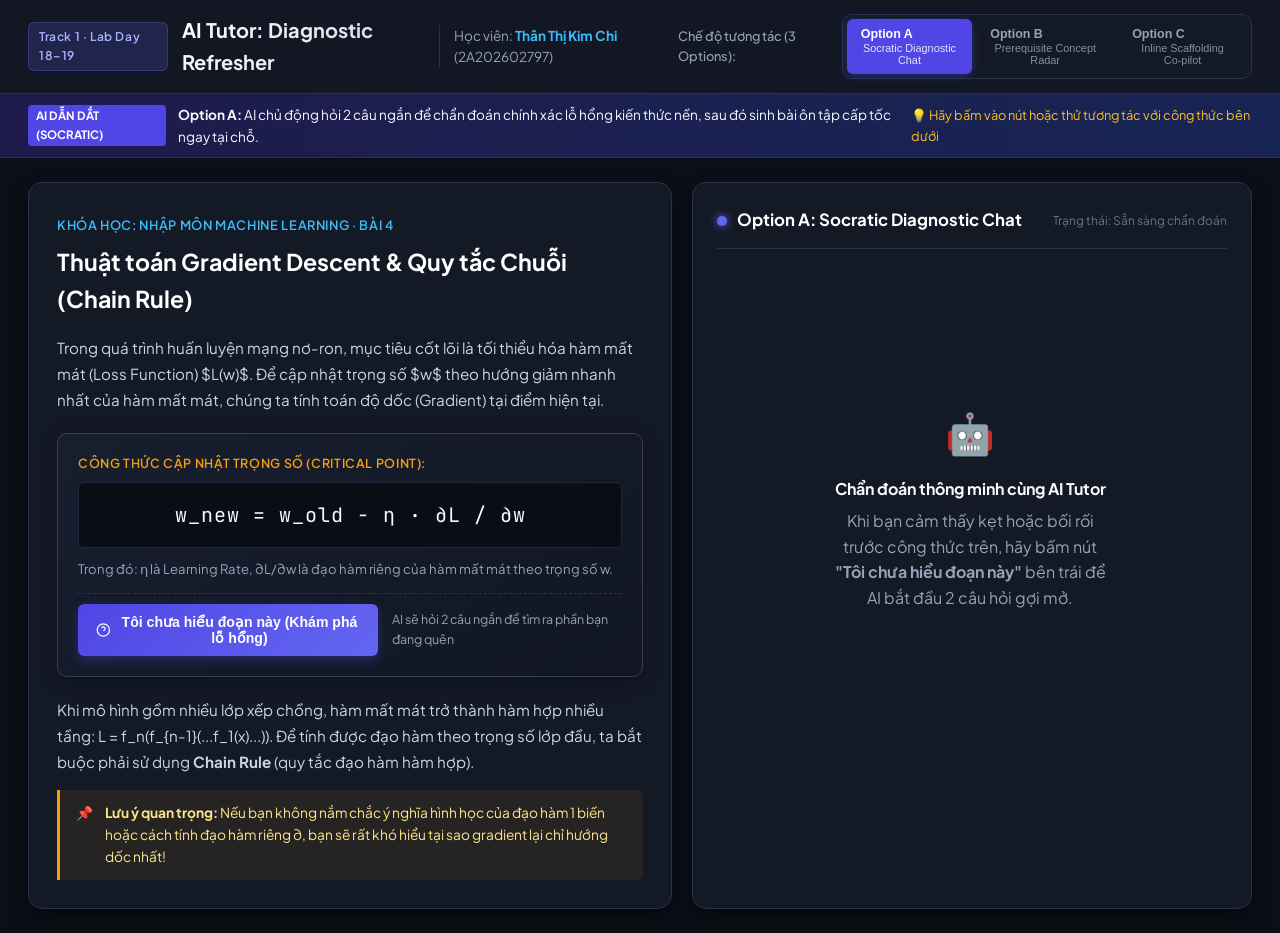
==== index.html @ d32a3540 "feat: complete Track 1 Day 19 lab deliverables and micro-prototypes" ====
<!DOCTYPE html>
<html lang="vi">
<head>
  <meta charset="UTF-8">
  <meta name="viewport" content="width=device-width, initial-scale=1.0">
  <title>AI Tutor: Diagnostic Refresher - Micro-Prototypes (A/B/C)</title>
  <link rel="stylesheet" href="style.css">
  <link rel="preconnect" href="https://fonts.googleapis.com">
  <link rel="preconnect" href="https://fonts.gstatic.com" crossorigin>
  <link href="https://fonts.googleapis.com/css2?family=Plus+Jakarta+Sans:wght@400;500;600;700&family=JetBrains+Mono:wght@400;500&display=swap" rel="stylesheet">
</head>
<body>
  <!-- Header / Navigation Bar -->
  <header class="app-header">
    <div class="header-left">
      <span class="badge-tag">Track 1 · Lab Day 18–19</span>
      <h1 class="app-title">AI Tutor: Diagnostic Refresher</h1>
      <span class="student-info">Học viên: <strong>Thân Thị Kim Chi</strong> (2A202602797)</span>
    </div>
    <!-- Option Switcher to allow testers to switch between A, B, and C easily -->
    <div class="option-switcher-container">
      <span class="switcher-label">Chế độ tương tác (3 Options):</span>
      <div class="option-nav" role="tablist">
        <button class="nav-btn active" id="btn-opt-a" onclick="switchOption('A')">
          <span class="opt-tag">Option A</span>
          <span class="opt-desc">Socratic Diagnostic Chat</span>
        </button>
        <button class="nav-btn" id="btn-opt-b" onclick="switchOption('B')">
          <span class="opt-tag">Option B</span>
          <span class="opt-desc">Prerequisite Concept Radar</span>
        </button>
        <button class="nav-btn" id="btn-opt-c" onclick="switchOption('C')">
          <span class="opt-tag">Option C</span>
          <span class="opt-desc">Inline Scaffolding Co-pilot</span>
        </button>
      </div>
    </div>
  </header>

  <!-- Banner giải thích cơ chế hiện tại cho Tester -->
  <div class="mechanism-banner" id="mechanism-banner">
    <div class="banner-content">
      <span class="badge-role" id="banner-role">AI dẫn dắt (Socratic)</span>
      <p id="banner-text"><strong>Option A:</strong> AI chủ động hỏi 2 câu ngắn để chẩn đoán chính xác lỗ hổng kiến thức nền, sau đó sinh bài ôn tập cấp tốc ngay tại chỗ.</p>
    </div>
    <div class="banner-hint">💡 Hãy bấm vào nút hoặc thử tương tác với công thức bên dưới</div>
  </div>

  <!-- Main Workspace: Split into Lesson Content (70% common context) + Interaction Panel -->
  <main class="main-layout">
    <!-- LEFT PANEL: Common Course Content (70% Common Context) -->
    <section class="lesson-panel">
      <div class="lesson-header">
        <span class="lesson-meta">Khóa học: Nhập môn Machine Learning · Bài 4</span>
        <h2 class="lesson-title">Thuật toán Gradient Descent & Quy tắc Chuỗi (Chain Rule)</h2>
      </div>

      <div class="lesson-body">
        <p class="paragraph">
          Trong quá trình huấn luyện mạng nơ-ron, mục tiêu cốt lõi là tối thiểu hóa hàm mất mát (Loss Function) $L(w)$. Để cập nhật trọng số $w$ theo hướng giảm nhanh nhất của hàm mất mát, chúng ta tính toán độ dốc (Gradient) tại điểm hiện tại.
        </p>

        <!-- CRITICAL INTERACTION POINT: The complex formula that causes confusion -->
        <div class="formula-card" id="target-formula-card">
          <div class="formula-label">Công thức cập nhật trọng số (Critical Point):</div>
          <div class="formula-display" id="formula-selectable">
            w_new = w_old - &eta; &middot; &part;L / &part;w
          </div>
          <p class="formula-caption">
            Trong đó: &eta; là Learning Rate, &part;L/&part;w là đạo hàm riêng của hàm mất mát theo trọng số w.
          </p>

          <!-- Interaction Trigger for Option A -->
          <div class="action-bar-option" id="trigger-opt-a">
            <button class="btn-help-primary" id="btn-trigger-a" onclick="openOptionA()">
              <svg width="18" height="18" viewBox="0 0 24 24" fill="none" stroke="currentColor" stroke-width="2"><circle cx="12" cy="12" r="10"></circle><path d="M9.09 9a3 3 0 0 1 5.83 1c0 2-3 3-3 3"></path><line x1="12" y1="17" x2="12.01" y2="17"></line></svg>
              Tôi chưa hiểu đoạn này (Khám phá lỗ hổng)
            </button>
            <span class="help-hint">AI sẽ hỏi 2 câu ngắn để tìm ra phần bạn đang quên</span>
          </div>

          <!-- Interaction Trigger for Option C -->
          <div class="action-bar-option hidden" id="trigger-opt-c">
            <div class="inline-trigger-box">
              <span class="badge-hint">Option C: Thao tác trực tiếp</span>
              <p>Hãy bấm vào các thành phần của công thức để AI phân rã từng tầng kiến thức:</p>
              <div class="formula-tokens">
                <button class="token-btn" onclick="deconstructToken('partial')">&part;L / &part;w (Đạo hàm riêng)</button>
                <button class="token-btn" onclick="deconstructToken('eta')">&eta; (Learning Rate)</button>
                <button class="token-btn" onclick="deconstructToken('minus')">Dấu - (Hướng ngược gradient)</button>
              </div>
            </div>
          </div>
        </div>

        <p class="paragraph">
          Khi mô hình gồm nhiều lớp xếp chồng, hàm mất mát trở thành hàm hợp nhiều tầng: L = f_n(f_{n-1}(...f_1(x)...)). Để tính được đạo hàm theo trọng số lớp đầu, ta bắt buộc phải sử dụng <strong>Chain Rule</strong> (quy tắc đạo hàm hàm hợp).
        </p>

        <div class="callout-box">
          <div class="callout-icon">📌</div>
          <div>
            <strong>Lưu ý quan trọng:</strong> Nếu bạn không nắm chắc ý nghĩa hình học của đạo hàm 1 biến hoặc cách tính đạo hàm riêng &part;, bạn sẽ rất khó hiểu tại sao gradient lại chỉ hướng dốc nhất!
          </div>
        </div>
      </div>
    </section>

    <!-- RIGHT PANEL: Distinct Human-AI Interaction Spaces -->
    <section class="interaction-panel">
      <!-- ================= OPTION A CONTAINER (Kim Chi) ================= -->
      <div class="opt-view" id="view-opt-a">
        <div class="panel-header">
          <div class="panel-title-group">
            <span class="indicator-dot dot-a"></span>
            <h3>Option A: Socratic Diagnostic Chat</h3>
          </div>
          <span class="sub-status" id="opt-a-status">Trạng thái: Sẵn sàng chẩn đoán</span>
        </div>

        <div class="chat-container" id="chat-container">
          <div class="chat-empty-state" id="chat-empty-state">
            <div class="empty-icon">🤖</div>
            <h4>Chẩn đoán thông minh cùng AI Tutor</h4>
            <p>Khi bạn cảm thấy kẹt hoặc bối rối trước công thức trên, hãy bấm nút <strong>"Tôi chưa hiểu đoạn này"</strong> bên trái để AI bắt đầu 2 câu hỏi gợi mở.</p>
          </div>

          <!-- Diagnostic Chat Box (Hidden initially) -->
          <div class="chat-messages hidden" id="chat-messages"></div>
        </div>

        <!-- Chat Input / Action Recovery Area -->
        <div class="chat-footer hidden" id="chat-footer">
          <div class="recovery-actions">
            <button class="btn-recovery" onclick="resetOptionA()">↺ Chẩn đoán lại từ đầu</button>
            <button class="btn-recovery" onclick="overrideDiagnosisA()">⚠️ AI đoán sai? Tôi tự chọn bài ôn</button>
          </div>
        </div>
      </div>

      <!-- ================= OPTION B CONTAINER ================= -->
      <div class="opt-view hidden" id="view-opt-b">
        <div class="panel-header">
          <div class="panel-title-group">
            <span class="indicator-dot dot-b"></span>
            <h3>Option B: Prerequisite Concept Radar</h3>
          </div>
          <span class="sub-status">User chủ động định vị</span>
        </div>

        <div class="radar-container">
          <div class="radar-instructions">
            <strong>Bản đồ kiến thức nền tảng của bài học này:</strong>
            <p>Bấm vào bất kỳ khái niệm nào bạn cảm thấy chưa vững để xem đối chiếu giải thích:</p>
          </div>

          <!-- Tree of Prerequisites -->
          <div class="concept-tree">
            <!-- Level 1: Cấp 3 -->
            <div class="tree-level">
              <span class="level-label">Nền tảng Cấp 3 / Đại học đại cương</span>
              <div class="tree-nodes">
                <button class="node-card" id="node-deriv-1" onclick="selectNode('deriv-1')">
                  <span class="node-badge basic">Tiên quyết 1</span>
                  <span class="node-title">Đạo hàm 1 biến & Tiếp tuyến</span>
                  <span class="node-state">Nhấn để xem lại</span>
                </button>
                <button class="node-card" id="node-chain-1" onclick="selectNode('chain-1')">
                  <span class="node-badge basic">Tiên quyết 2</span>
                  <span class="node-title">Quy tắc đạo hàm hàm hợp cơ bản</span>
                  <span class="node-state">Nhấn để xem lại</span>
                </button>
              </div>
            </div>

            <div class="tree-arrow">↓</div>

            <!-- Level 2: Toán đa biến -->
            <div class="tree-level">
              <span class="level-label">Giải tích đa biến</span>
              <div class="tree-nodes">
                <button class="node-card highlight-suspect" id="node-partial" onclick="selectNode('partial')">
                  <span class="node-badge suspect">Vùng dễ nhầm lẫn nhất ⚠️</span>
                  <span class="node-title">Đạo hàm riêng (Partial Derivative &part;)</span>
                  <span class="node-state">Nghi ngờ bị hổng nhiều nhất</span>
                </button>
                <button class="node-card" id="node-gradient" onclick="selectNode('gradient')">
                  <span class="node-badge medium">Nâng cao</span>
                  <span class="node-title">Vector Gradient & Hướng dốc nhất</span>
                  <span class="node-state">Nhấn để xem lại</span>
                </button>
              </div>
            </div>
          </div>

          <!-- Selected Concept Detail Card -->
          <div class="concept-detail-box" id="concept-detail-box">
            <div class="detail-placeholder">👈 Chọn một khái niệm trên bản đồ để xem AI phân tích đối chiếu.</div>
          </div>

          <div class="radar-footer">
            <button class="btn-recovery" onclick="resetRadar()">↺ Đặt lại bản đồ</button>
            <span class="hint-text">Quyền quyết định thuộc về User</span>
          </div>
        </div>
      </div>

      <!-- ================= OPTION C CONTAINER ================= -->
      <div class="opt-view hidden" id="view-opt-c">
        <div class="panel-header">
          <div class="panel-title-group">
            <span class="indicator-dot dot-c"></span>
            <h3>Option C: Inline Scaffolding Co-pilot</h3>
          </div>
          <span class="sub-status">Đồng sáng tạo (Co-pilot)</span>
        </div>

        <div class="scaffold-container">
          <div class="scaffold-header-box">
            <h4>Bóc tách cấu trúc công thức theo tầng</h4>
            <p>Chọn thành phần công thức ở khung bên trái hoặc thanh bên dưới để kiểm soát độ sâu bóc tách:</p>
          </div>

          <!-- Depth Slider Control -->
          <div class="slider-control-card">
            <div class="slider-labels">
              <span>Mức 1: Nhắc nhanh (30s)</span>
              <span class="slider-active-label" id="slider-text">Mức 2: So sánh kiến thức cũ/mới</span>
              <span>Mức 3: Đào sâu kèm ví dụ</span>
            </div>
            <input type="range" min="1" max="3" value="2" class="depth-slider" id="depthSlider" oninput="changeScaffoldDepth(this.value)">
          </div>

          <!-- Deconstructed Output Card -->
          <div class="scaffold-output-card" id="scaffold-output">
            <div class="scaffold-token-header">
              <span class="token-name" id="scaffold-token-title">Ký hiệu: &part;L / &part;w (Đạo hàm riêng)</span>
              <span class="token-tag" id="scaffold-token-badge">Phân rã Mức 2</span>
            </div>
            <div class="scaffold-body" id="scaffold-body-content"></div>
          </div>

          <div class="scaffold-footer">
            <button class="btn-recovery" onclick="triggerMiniQuizC()">✍️ Làm 1 câu trắc nghiệm nhanh để kiểm tra hiểu chưa</button>
            <button class="btn-recovery" onclick="resetScaffold()">Trở về mặc định</button>
          </div>
        </div>
      </div>
    </section>
  </main>

  <script src="app.js"></script>
</body>
</html>
---- style.css ----
:root {
  --bg-color: #0c0f17;
  --surface-color: #141926;
  --surface-alt: #1b2336;
  --surface-border: #28334e;
  --primary: #4f46e5;
  --primary-light: #6366f1;
  --primary-glow: rgba(99, 102, 241, 0.15);
  --accent-cyan: #06b6d4;
  --accent-emerald: #10b981;
  --accent-amber: #f59e0b;
  --accent-rose: #f43f5e;
  --text-main: #f8fafc;
  --text-muted: #94a3b8;
  --text-dim: #64748b;
  --font-family: 'Plus Jakarta Sans', system-ui, -apple-system, sans-serif;
  --font-mono: 'JetBrains Mono', monospace;
  --radius-lg: 14px;
  --radius-md: 10px;
  --radius-sm: 6px;
  --shadow-lg: 0 10px 25px -5px rgba(0, 0, 0, 0.5), 0 8px 10px -6px rgba(0, 0, 0, 0.4);
}

* {
  margin: 0;
  padding: 0;
  box-sizing: border-box;
}

body {
  font-family: var(--font-family);
  background-color: var(--bg-color);
  color: var(--text-main);
  line-height: 1.6;
  min-height: 100vh;
  display: flex;
  flex-direction: column;
}

/* ================= HEADER ================= */
.app-header {
  background: rgba(20, 25, 38, 0.85);
  backdrop-filter: blur(12px);
  border-bottom: 1px solid var(--surface-border);
  padding: 14px 28px;
  display: flex;
  justify-content: space-between;
  align-items: center;
  position: sticky;
  top: 0;
  z-index: 100;
}

.header-left {
  display: flex;
  align-items: center;
  gap: 14px;
}

.badge-tag {
  background: rgba(99, 102, 241, 0.2);
  color: #a5b4fc;
  padding: 4px 10px;
  border-radius: var(--radius-sm);
  font-size: 0.75rem;
  font-weight: 600;
  letter-spacing: 0.05em;
  border: 1px solid rgba(99, 102, 241, 0.3);
}

.app-title {
  font-size: 1.25rem;
  font-weight: 700;
  background: linear-gradient(135deg, #ffffff 0%, #cbd5e1 100%);
  -webkit-background-clip: text;
  -webkit-text-fill-color: transparent;
}

.student-info {
  font-size: 0.85rem;
  color: var(--text-muted);
  border-left: 1px solid var(--surface-border);
  padding-left: 14px;
}

.student-info strong {
  color: #38bdf8;
}

/* OPTION SWITCHER */
.option-switcher-container {
  display: flex;
  align-items: center;
  gap: 12px;
}

.switcher-label {
  font-size: 0.8rem;
  color: var(--text-muted);
  font-weight: 500;
}

.option-nav {
  display: flex;
  background: var(--surface-color);
  padding: 4px;
  border-radius: var(--radius-md);
  border: 1px solid var(--surface-border);
  gap: 4px;
}

.nav-btn {
  background: transparent;
  border: none;
  color: var(--text-muted);
  padding: 8px 14px;
  border-radius: var(--radius-sm);
  cursor: pointer;
  display: flex;
  flex-direction: column;
  align-items: flex-start;
  transition: all 0.2s ease;
}

.nav-btn:hover {
  color: var(--text-main);
  background: rgba(255, 255, 255, 0.05);
}

.nav-btn.active {
  background: var(--primary);
  color: #ffffff;
  box-shadow: 0 2px 8px rgba(79, 70, 229, 0.4);
}

.opt-tag {
  font-size: 0.78rem;
  font-weight: 700;
  line-height: 1.2;
}

.opt-desc {
  font-size: 0.68rem;
  opacity: 0.85;
}

/* ================= MECHANISM BANNER ================= */
.mechanism-banner {
  background: linear-gradient(90deg, #1e1b4b 0%, #172554 100%);
  border-bottom: 1px solid rgba(99, 102, 241, 0.2);
  padding: 10px 28px;
  display: flex;
  justify-content: space-between;
  align-items: center;
  font-size: 0.85rem;
}

.banner-content {
  display: flex;
  align-items: center;
  gap: 12px;
}

.badge-role {
  background: #3b82f6;
  color: white;
  padding: 2px 8px;
  border-radius: 4px;
  font-size: 0.72rem;
  font-weight: 700;
  text-transform: uppercase;
}

.banner-hint {
  color: #fbbf24;
  font-size: 0.8rem;
}

/* ================= MAIN LAYOUT ================= */
.main-layout {
  display: grid;
  grid-template-columns: 1.15fr 1fr;
  gap: 20px;
  padding: 24px 28px;
  flex: 1;
  max-width: 1600px;
  margin: 0 auto;
  width: 100%;
}

/* LEFT PANEL: LESSON */
.lesson-panel {
  background: var(--surface-color);
  border: 1px solid var(--surface-border);
  border-radius: var(--radius-lg);
  padding: 28px;
  overflow-y: auto;
  box-shadow: var(--shadow-lg);
}

.lesson-meta {
  font-size: 0.8rem;
  text-transform: uppercase;
  letter-spacing: 0.05em;
  color: #38bdf8;
  font-weight: 600;
}

.lesson-title {
  font-size: 1.45rem;
  font-weight: 700;
  margin: 6px 0 18px 0;
  color: #ffffff;
}

.paragraph {
  color: #cbd5e1;
  font-size: 0.95rem;
  margin-bottom: 16px;
  line-height: 1.7;
}

/* FORMULA CARD (CRITICAL POINT) */
.formula-card {
  background: linear-gradient(145deg, #171e2e 0%, #111622 100%);
  border: 1px solid #334155;
  border-radius: var(--radius-md);
  padding: 20px;
  margin: 20px 0;
  position: relative;
  box-shadow: 0 4px 20px rgba(0, 0, 0, 0.3);
}

.formula-label {
  font-size: 0.78rem;
  font-weight: 600;
  color: #f59e0b;
  text-transform: uppercase;
  letter-spacing: 0.05em;
  margin-bottom: 8px;
}

.formula-display {
  font-family: var(--font-mono);
  font-size: 1.25rem;
  background: #090d16;
  padding: 16px;
  border-radius: var(--radius-sm);
  border: 1px solid #1e293b;
  color: #f8fafc;
  text-align: center;
  margin-bottom: 10px;
  letter-spacing: 0.05em;
}

.formula-caption {
  font-size: 0.82rem;
  color: var(--text-muted);
  margin-bottom: 14px;
}

/* Trigger for Option A */
.action-bar-option {
  display: flex;
  align-items: center;
  gap: 14px;
  padding-top: 10px;
  border-top: 1px dashed var(--surface-border);
}

.btn-help-primary {
  background: linear-gradient(135deg, #4f46e5 0%, #6366f1 100%);
  color: white;
  border: none;
  padding: 10px 18px;
  border-radius: var(--radius-sm);
  font-size: 0.88rem;
  font-weight: 600;
  cursor: pointer;
  display: inline-flex;
  align-items: center;
  gap: 8px;
  transition: all 0.2s ease;
  box-shadow: 0 4px 12px rgba(79, 70, 229, 0.35);
}

.btn-help-primary:hover {
  transform: translateY(-1px);
  box-shadow: 0 6px 16px rgba(79, 70, 229, 0.45);
}

.help-hint {
  font-size: 0.78rem;
  color: var(--text-muted);
}

/* Trigger for Option C */
.inline-trigger-box {
  width: 100%;
}

.badge-hint {
  background: rgba(16, 185, 129, 0.15);
  color: #34d399;
  font-size: 0.72rem;
  padding: 2px 8px;
  border-radius: 4px;
  font-weight: 700;
  display: inline-block;
  margin-bottom: 6px;
}

.inline-trigger-box p {
  font-size: 0.85rem;
  color: #cbd5e1;
  margin-bottom: 10px;
}

.formula-tokens {
  display: flex;
  gap: 8px;
  flex-wrap: wrap;
}

.token-btn {
  background: var(--surface-alt);
  color: #38bdf8;
  border: 1px solid #38bdf8;
  padding: 6px 12px;
  border-radius: var(--radius-sm);
  font-family: var(--font-mono);
  font-size: 0.85rem;
  cursor: pointer;
  transition: all 0.15s ease;
}

.token-btn:hover {
  background: rgba(56, 189, 248, 0.15);
  transform: scale(1.03);
}

.callout-box {
  background: rgba(245, 158, 11, 0.08);
  border-left: 3px solid #f59e0b;
  border-radius: 0 var(--radius-sm) var(--radius-sm) 0;
  padding: 12px 16px;
  display: flex;
  gap: 12px;
  font-size: 0.86rem;
  color: #fde68a;
}

/* ================= RIGHT PANEL: INTERACTION SPACES ================= */
.interaction-panel {
  background: var(--surface-color);
  border: 1px solid var(--surface-border);
  border-radius: var(--radius-lg);
  padding: 24px;
  display: flex;
  flex-direction: column;
  box-shadow: var(--shadow-lg);
  position: relative;
  min-height: 580px;
}

.opt-view {
  display: flex;
  flex-direction: column;
  height: 100%;
  flex: 1;
}

.panel-header {
  display: flex;
  justify-content: space-between;
  align-items: center;
  padding-bottom: 14px;
  border-bottom: 1px solid var(--surface-border);
  margin-bottom: 16px;
}

.panel-title-group {
  display: flex;
  align-items: center;
  gap: 10px;
}

.panel-title-group h3 {
  font-size: 1.05rem;
  color: #ffffff;
}

.indicator-dot {
  width: 10px;
  height: 10px;
  border-radius: 50%;
}

.dot-a { background: #6366f1; box-shadow: 0 0 8px #6366f1; }
.dot-b { background: #06b6d4; box-shadow: 0 0 8px #06b6d4; }
.dot-c { background: #10b981; box-shadow: 0 0 8px #10b981; }

.sub-status {
  font-size: 0.75rem;
  color: var(--text-dim);
}

/* OPTION A: CHAT */
.chat-container {
  flex: 1;
  display: flex;
  flex-direction: column;
  overflow-y: auto;
  max-height: 480px;
  padding-right: 4px;
}

.chat-empty-state {
  margin: auto;
  text-align: center;
  max-width: 320px;
  padding: 40px 20px;
  color: var(--text-muted);
}

.empty-icon {
  font-size: 2.5rem;
  margin-bottom: 12px;
}

.chat-empty-state h4 {
  color: #f8fafc;
  margin-bottom: 6px;
}

.chat-messages {
  display: flex;
  flex-direction: column;
  gap: 16px;
}

.msg-row {
  display: flex;
  flex-direction: column;
  gap: 6px;
  animation: fadeIn 0.3s ease;
}

@keyframes fadeIn {
  from { opacity: 0; transform: translateY(6px); }
  to { opacity: 1; transform: translateY(0); }
}

.msg-ai {
  align-self: flex-start;
  max-width: 90%;
}

.msg-user {
  align-self: flex-end;
  max-width: 85%;
}

.msg-bubble {
  padding: 12px 16px;
  border-radius: 12px;
  font-size: 0.88rem;
  line-height: 1.5;
}

.msg-ai .msg-bubble {
  background: var(--surface-alt);
  border: 1px solid var(--surface-border);
  color: #f1f5f9;
}

.msg-user .msg-bubble {
  background: var(--primary);
  color: #ffffff;
}

.msg-meta {
  font-size: 0.72rem;
  color: var(--text-dim);
  display: flex;
  align-items: center;
  gap: 6px;
}

.choice-list {
  display: flex;
  flex-direction: column;
  gap: 8px;
  margin-top: 10px;
}

.choice-btn {
  background: rgba(255, 255, 255, 0.04);
  border: 1px solid #334155;
  color: #cbd5e1;
  padding: 10px 14px;
  border-radius: var(--radius-sm);
  text-align: left;
  font-size: 0.84rem;
  cursor: pointer;
  transition: all 0.15s ease;
}

.choice-btn:hover {
  background: rgba(99, 102, 241, 0.2);
  border-color: #6366f1;
  color: #ffffff;
}

/* Diagnosis Result Card */
.diag-result-card {
  background: linear-gradient(145deg, #1e1b4b 0%, #171b30 100%);
  border: 1px solid #6366f1;
  border-radius: var(--radius-md);
  padding: 16px;
  margin-top: 10px;
}

.diag-header {
  display: flex;
  justify-content: space-between;
  align-items: center;
  margin-bottom: 10px;
}

.diag-title {
  color: #a5b4fc;
  font-weight: 700;
  font-size: 0.9rem;
}

.confidence-pill {
  background: rgba(16, 185, 129, 0.2);
  color: #34d399;
  font-size: 0.72rem;
  padding: 2px 8px;
  border-radius: 10px;
  font-weight: 600;
}

.refresher-content {
  background: rgba(0, 0, 0, 0.3);
  padding: 12px;
  border-radius: var(--radius-sm);
  font-size: 0.84rem;
  color: #e2e8f0;
  margin-bottom: 12px;
  border-left: 3px solid #38bdf8;
}

.chat-footer {
  margin-top: 14px;
  padding-top: 12px;
  border-top: 1px solid var(--surface-border);
}

.recovery-actions {
  display: flex;
  gap: 10px;
}

.btn-recovery {
  background: transparent;
  border: 1px solid var(--surface-border);
  color: var(--text-muted);
  font-size: 0.75rem;
  padding: 6px 12px;
  border-radius: var(--radius-sm);
  cursor: pointer;
  transition: all 0.15s ease;
}

.btn-recovery:hover {
  background: rgba(255, 255, 255, 0.05);
  color: var(--text-main);
  border-color: #64748b;
}

/* ================= OPTION B: CONCEPT RADAR ================= */
.radar-container {
  display: flex;
  flex-direction: column;
  gap: 16px;
  flex: 1;
}

.radar-instructions {
  font-size: 0.85rem;
  color: var(--text-muted);
}

.radar-instructions strong {
  color: #38bdf8;
}

.concept-tree {
  display: flex;
  flex-direction: column;
  gap: 8px;
  background: #090d16;
  padding: 16px;
  border-radius: var(--radius-md);
  border: 1px solid var(--surface-border);
}

.tree-level {
  display: flex;
  flex-direction: column;
  gap: 8px;
}

.level-label {
  font-size: 0.72rem;
  color: var(--text-dim);
  text-transform: uppercase;
  letter-spacing: 0.05em;
  font-weight: 600;
}

.tree-nodes {
  display: grid;
  grid-template-columns: 1fr 1fr;
  gap: 10px;
}

.node-card {
  background: var(--surface-alt);
  border: 1px solid var(--surface-border);
  border-radius: var(--radius-sm);
  padding: 10px 12px;
  text-align: left;
  cursor: pointer;
  display: flex;
  flex-direction: column;
  gap: 4px;
  transition: all 0.2s ease;
}

.node-card:hover {
  border-color: #38bdf8;
  transform: translateY(-2px);
}

.node-card.selected {
  border-color: #06b6d4;
  background: rgba(6, 182, 212, 0.12);
  box-shadow: 0 0 12px rgba(6, 182, 212, 0.2);
}

.node-card.highlight-suspect {
  border-color: rgba(245, 158, 11, 0.5);
  background: rgba(245, 158, 11, 0.05);
}

.node-badge {
  font-size: 0.65rem;
  font-weight: 700;
  text-transform: uppercase;
  padding: 2px 6px;
  border-radius: 3px;
  display: inline-block;
  width: fit-content;
}

.node-badge.basic { background: rgba(148, 163, 184, 0.2); color: #94a3b8; }
.node-badge.suspect { background: rgba(245, 158, 11, 0.25); color: #f59e0b; }
.node-badge.medium { background: rgba(56, 189, 248, 0.2); color: #38bdf8; }

.node-title {
  font-size: 0.82rem;
  font-weight: 600;
  color: #f1f5f9;
}

.node-state {
  font-size: 0.7rem;
  color: var(--text-dim);
}

.tree-arrow {
  text-align: center;
  color: var(--text-dim);
  font-size: 1rem;
}

.concept-detail-box {
  background: var(--surface-alt);
  border: 1px solid var(--surface-border);
  border-radius: var(--radius-md);
  padding: 14px;
  flex: 1;
  font-size: 0.85rem;
}

.detail-placeholder {
  color: var(--text-dim);
  text-align: center;
  padding: 20px;
}

.radar-footer {
  display: flex;
  justify-content: space-between;
  align-items: center;
  padding-top: 10px;
  border-top: 1px solid var(--surface-border);
}

/* ================= OPTION C: INLINE SCAFFOLDING ================= */
.scaffold-container {
  display: flex;
  flex-direction: column;
  gap: 16px;
  flex: 1;
}

.scaffold-header-box h4 {
  font-size: 0.95rem;
  color: #34d399;
  margin-bottom: 4px;
}

.scaffold-header-box p {
  font-size: 0.82rem;
  color: var(--text-muted);
}

.slider-control-card {
  background: var(--surface-alt);
  border: 1px solid var(--surface-border);
  border-radius: var(--radius-md);
  padding: 14px;
}

.slider-labels {
  display: flex;
  justify-content: space-between;
  font-size: 0.74rem;
  color: var(--text-dim);
  margin-bottom: 8px;
}

.slider-active-label {
  color: #34d399;
  font-weight: 700;
}

.depth-slider {
  width: 100%;
  accent-color: #10b981;
  cursor: pointer;
}

.scaffold-output-card {
  background: #090d16;
  border: 1px solid #10b981;
  border-radius: var(--radius-md);
  padding: 16px;
  flex: 1;
}

.scaffold-token-header {
  display: flex;
  justify-content: space-between;
  align-items: center;
  margin-bottom: 12px;
  padding-bottom: 8px;
  border-bottom: 1px solid #1e293b;
}

.token-name {
  font-family: var(--font-mono);
  font-size: 0.95rem;
  color: #38bdf8;
  font-weight: 600;
}

.token-tag {
  background: rgba(16, 185, 129, 0.2);
  color: #34d399;
  font-size: 0.7rem;
  padding: 2px 8px;
  border-radius: 4px;
  font-weight: 600;
}

.scaffold-body {
  font-size: 0.86rem;
  color: #cbd5e1;
  line-height: 1.6;
}

.scaffold-footer {
  display: flex;
  justify-content: space-between;
  gap: 10px;
  padding-top: 10px;
  border-top: 1px solid var(--surface-border);
}

/* Utilities */
.hidden {
  display: none !important;
}

@media (max-width: 1024px) {
  .main-layout {
    grid-template-columns: 1fr;
  }
}
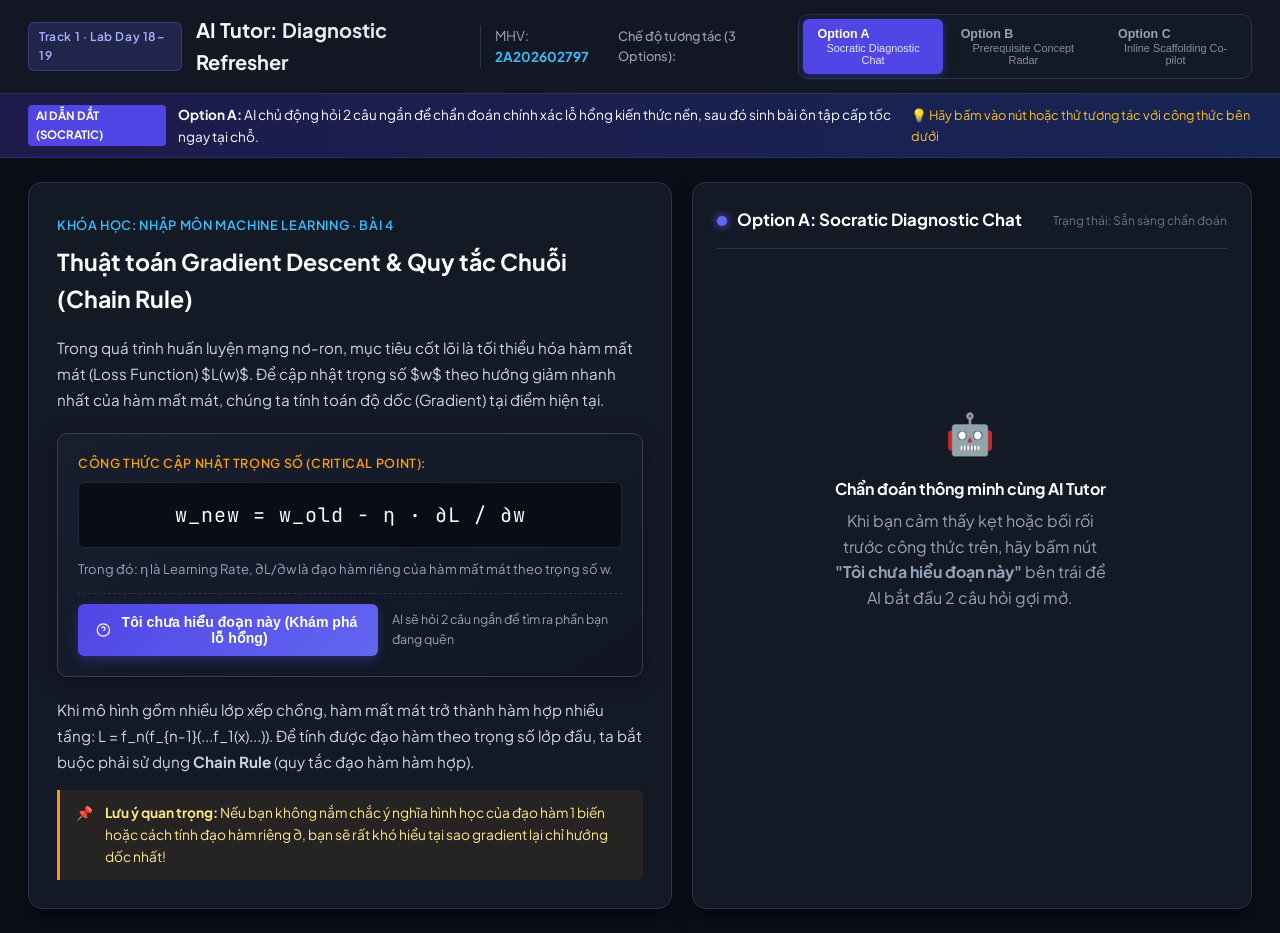
==== commit da4a3aac: "chore: remove personal names across all documents and prototypes" ====
--- a/index.html
+++ b/index.html
@@ -15,7 +15,7 @@
     <div class="header-left">
       <span class="badge-tag">Track 1 · Lab Day 18–19</span>
       <h1 class="app-title">AI Tutor: Diagnostic Refresher</h1>
-      <span class="student-info">Học viên: <strong>Thân Thị Kim Chi</strong> (2A202602797)</span>
+      <span class="student-info">MHV: <strong>2A202602797</strong></span>
     </div>
     <!-- Option Switcher to allow testers to switch between A, B, and C easily -->
     <div class="option-switcher-container">
@@ -108,7 +108,7 @@
 
     <!-- RIGHT PANEL: Distinct Human-AI Interaction Spaces -->
     <section class="interaction-panel">
-      <!-- ================= OPTION A CONTAINER (Kim Chi) ================= -->
+      <!-- ================= OPTION A CONTAINER ================= -->
       <div class="opt-view" id="view-opt-a">
         <div class="panel-header">
           <div class="panel-title-group">
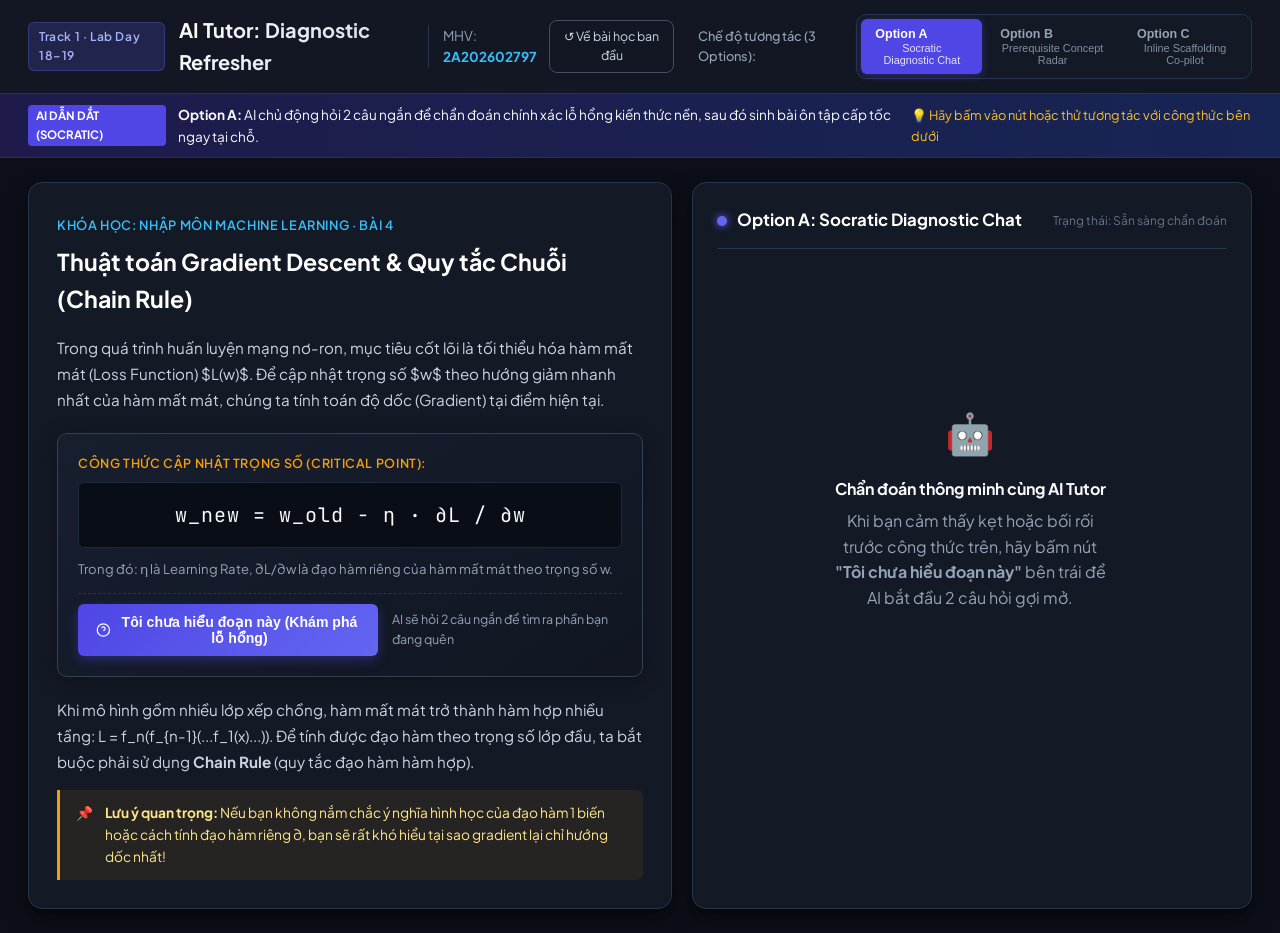
==== commit 4adb11dc: "Update prototype-link.md to only link and finalize personal Option B implementation" ====
--- a/index.html
+++ b/index.html
@@ -19,6 +19,7 @@
     </div>
     <!-- Option Switcher to allow testers to switch between A, B, and C easily -->
     <div class="option-switcher-container">
+      <button class="btn-reset-all" onclick="resetAll()" title="Xóa mọi thao tác ở cả 3 option và quay về bài học ban đầu">↺ Về bài học ban đầu</button>
       <span class="switcher-label">Chế độ tương tác (3 Options):</span>
       <div class="option-nav" role="tablist">
         <button class="nav-btn active" id="btn-opt-a" onclick="switchOption('A')">
@@ -149,13 +150,19 @@
         </div>
 
         <div class="radar-container">
-          <div class="radar-instructions">
-            <strong>Bản đồ kiến thức nền tảng của bài học này:</strong>
-            <p>Bấm vào bất kỳ khái niệm nào bạn cảm thấy chưa vững để xem đối chiếu giải thích:</p>
+          <div class="radar-toolbar">
+            <div class="radar-instructions">
+              <strong>Bản đồ kiến thức nền tảng của bài học này:</strong>
+              <p>Bấm vào bất kỳ khái niệm nào bạn cảm thấy chưa vững để xem đối chiếu giải thích:</p>
+            </div>
+            <div class="view-mode-toggle">
+              <button class="mode-btn active" id="btn-mode-tree" onclick="switchRadarMode('tree')">🌳 Sơ đồ</button>
+              <button class="mode-btn" id="btn-mode-list" onclick="switchRadarMode('list')">📋 Danh sách</button>
+            </div>
           </div>
 
           <!-- Tree of Prerequisites -->
-          <div class="concept-tree">
+          <div class="concept-tree" id="radar-tree-view">
             <!-- Level 1: Cấp 3 -->
             <div class="tree-level">
               <span class="level-label">Nền tảng Cấp 3 / Đại học đại cương</span>
@@ -180,7 +187,7 @@
               <span class="level-label">Giải tích đa biến</span>
               <div class="tree-nodes">
                 <button class="node-card highlight-suspect" id="node-partial" onclick="selectNode('partial')">
-                  <span class="node-badge suspect">Vùng dễ nhầm lẫn nhất ⚠️</span>
+                  <span class="node-badge suspect">Vùng dễ nhầm lẫn nhất 85% ⚠️</span>
                   <span class="node-title">Đạo hàm riêng (Partial Derivative &part;)</span>
                   <span class="node-state">Nghi ngờ bị hổng nhiều nhất</span>
                 </button>
@@ -193,6 +200,26 @@
             </div>
           </div>
 
+          <!-- Flat List View (Alternative Mode for Recovery) -->
+          <div class="concept-flat-list hidden" id="radar-list-view">
+            <button class="list-item-card" onclick="selectNode('deriv-1')">
+              <span class="node-badge basic">Căn bản</span>
+              <strong>Đạo hàm 1 biến:</strong> Hệ số góc tiếp tuyến, tỷ lệ biến thiên tức thời $f'(x)$.
+            </button>
+            <button class="list-item-card" onclick="selectNode('chain-1')">
+              <span class="node-badge basic">Căn bản</span>
+              <strong>Quy tắc chuỗi 1D:</strong> Đạo hàm hàm hợp lồng nhau $[f(g(x))]'$.
+            </button>
+            <button class="list-item-card highlight-suspect" onclick="selectNode('partial')">
+              <span class="node-badge suspect">85% nhầm lẫn ⚠️</span>
+              <strong>Đạo hàm riêng &part;:</strong> Đạo hàm theo 1 biến, cố định các biến còn lại.
+            </button>
+            <button class="list-item-card" onclick="selectNode('gradient')">
+              <span class="node-badge medium">Nâng cao</span>
+              <strong>Vector Gradient &nabla;L:</strong> Vector hướng dốc tăng nhanh nhất của hàm số.
+            </button>
+          </div>
+
           <!-- Selected Concept Detail Card -->
           <div class="concept-detail-box" id="concept-detail-box">
             <div class="detail-placeholder">👈 Chọn một khái niệm trên bản đồ để xem AI phân tích đối chiếu.</div>
@@ -200,7 +227,9 @@
 
           <div class="radar-footer">
             <button class="btn-recovery" onclick="resetRadar()">↺ Đặt lại bản đồ</button>
-            <span class="hint-text">Quyền quyết định thuộc về User</span>
+            <button class="btn-recovery" onclick="highlightFormulaFromRadar()">🔍 Đối chiếu ký hiệu trên công thức</button>
+            <button class="btn-recovery btn-back-lesson" onclick="returnToLesson()">✓ Đã rõ, quay lại bài học</button>
+            <span class="hint-text">Quyền tự quyết thuộc về User</span>
           </div>
         </div>
       </div>
@@ -243,12 +272,14 @@
           <div class="scaffold-footer">
             <button class="btn-recovery" onclick="triggerMiniQuizC()">✍️ Làm 1 câu trắc nghiệm nhanh để kiểm tra hiểu chưa</button>
             <button class="btn-recovery" onclick="resetScaffold()">Trở về mặc định</button>
+            <button class="btn-recovery btn-back-lesson" onclick="returnToLesson()">✓ Đã rõ, quay lại bài học</button>
           </div>
         </div>
       </div>
     </section>
   </main>
 
+  <div class="toast hidden" id="toast" role="status"></div>
   <script src="app.js"></script>
 </body>
 </html>
--- a/style.css
+++ b/style.css
@@ -585,17 +585,96 @@
 .radar-container {
   display: flex;
   flex-direction: column;
-  gap: 16px;
+  gap: 14px;
   flex: 1;
+}
+
+.radar-toolbar {
+  display: flex;
+  justify-content: space-between;
+  align-items: flex-start;
+  gap: 12px;
 }
 
 .radar-instructions {
   font-size: 0.85rem;
   color: var(--text-muted);
+  flex: 1;
 }
 
 .radar-instructions strong {
   color: #38bdf8;
+}
+
+.view-mode-toggle {
+  display: flex;
+  background: #0b1120;
+  border: 1px solid var(--surface-border);
+  border-radius: var(--radius-sm);
+  padding: 2px;
+  gap: 2px;
+}
+
+.mode-btn {
+  background: transparent;
+  border: none;
+  color: var(--text-dim);
+  font-size: 0.72rem;
+  padding: 4px 8px;
+  border-radius: 4px;
+  cursor: pointer;
+  transition: all 0.15s ease;
+  font-family: inherit;
+}
+
+.mode-btn:hover {
+  color: #f8fafc;
+}
+
+.mode-btn.active {
+  background: rgba(6, 182, 212, 0.2);
+  color: #38bdf8;
+  font-weight: 600;
+}
+
+.concept-flat-list {
+  display: flex;
+  flex-direction: column;
+  gap: 8px;
+  background: #090d16;
+  padding: 14px;
+  border-radius: var(--radius-md);
+  border: 1px solid var(--surface-border);
+}
+
+.list-item-card {
+  background: var(--surface-alt);
+  border: 1px solid var(--surface-border);
+  border-radius: var(--radius-sm);
+  padding: 8px 12px;
+  text-align: left;
+  cursor: pointer;
+  color: #cbd5e1;
+  font-size: 0.8rem;
+  display: flex;
+  align-items: center;
+  gap: 8px;
+  transition: all 0.2s ease;
+}
+
+.list-item-card:hover {
+  border-color: #38bdf8;
+  background: rgba(56, 189, 248, 0.08);
+  transform: translateX(3px);
+}
+
+.list-item-card.highlight-suspect {
+  border-color: rgba(245, 158, 11, 0.4);
+  background: rgba(245, 158, 11, 0.05);
+}
+
+.list-item-card.highlight-suspect:hover {
+  border-color: #f59e0b;
 }
 
 .concept-tree {
@@ -813,3 +892,32 @@
     grid-template-columns: 1fr;
   }
 }
+
+/* ================= GATE 4: reset path & toast ================= */
+.btn-reset-all {
+  background: transparent;
+  color: #cbd5e1;
+  border: 1px solid rgba(148, 163, 184, 0.4);
+  border-radius: 8px;
+  padding: 6px 12px;
+  font: inherit;
+  font-size: 0.78rem;
+  cursor: pointer;
+  margin-right: 12px;
+}
+.btn-reset-all:hover { color: #fff; border-color: #38bdf8; }
+.btn-back-lesson { border-color: rgba(16, 185, 129, 0.6); color: #34d399; }
+.formula-card.flash { box-shadow: 0 0 0 3px rgba(6, 182, 212, 0.7); transition: box-shadow 0.3s ease; }
+.toast {
+  position: fixed;
+  bottom: 24px;
+  left: 50%;
+  transform: translateX(-50%);
+  background: #0f172a;
+  color: #e2e8f0;
+  border: 1px solid #38bdf8;
+  padding: 10px 18px;
+  border-radius: 10px;
+  font-size: 0.85rem;
+  z-index: 100;
+}
